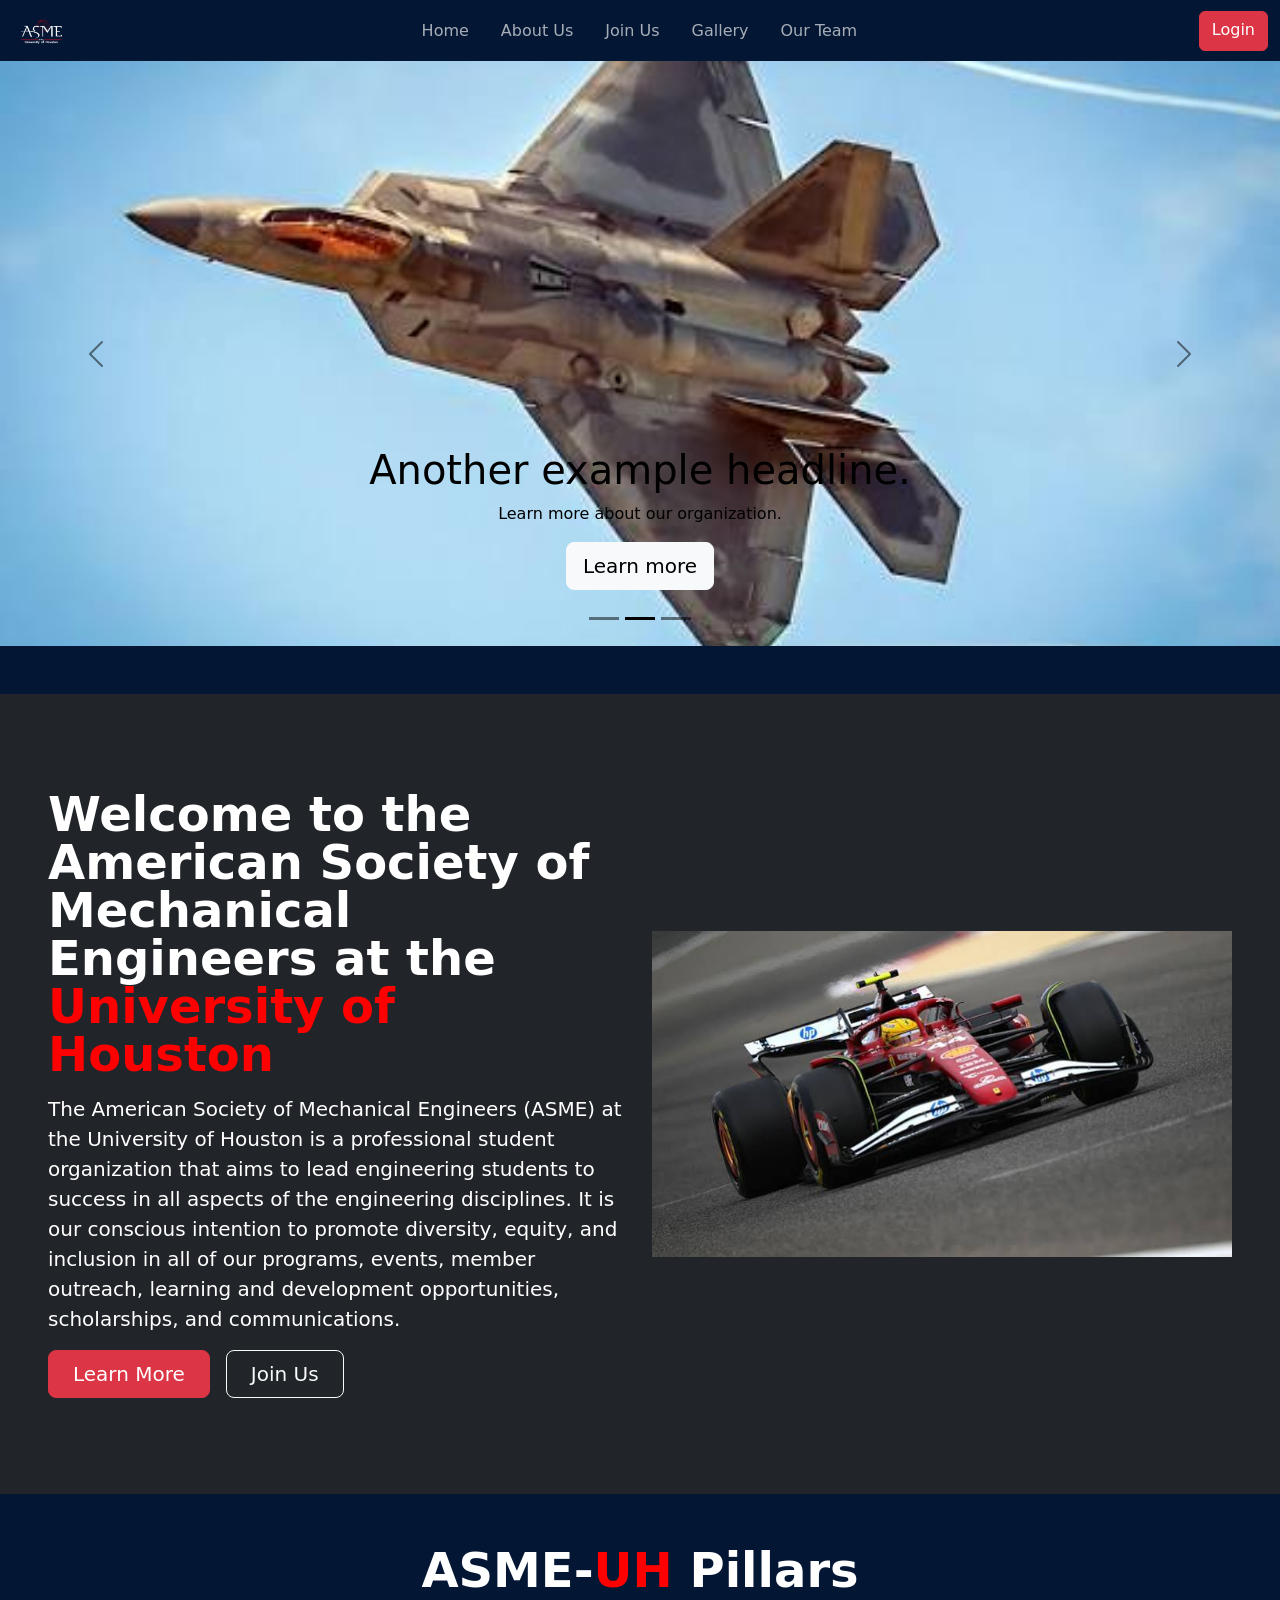
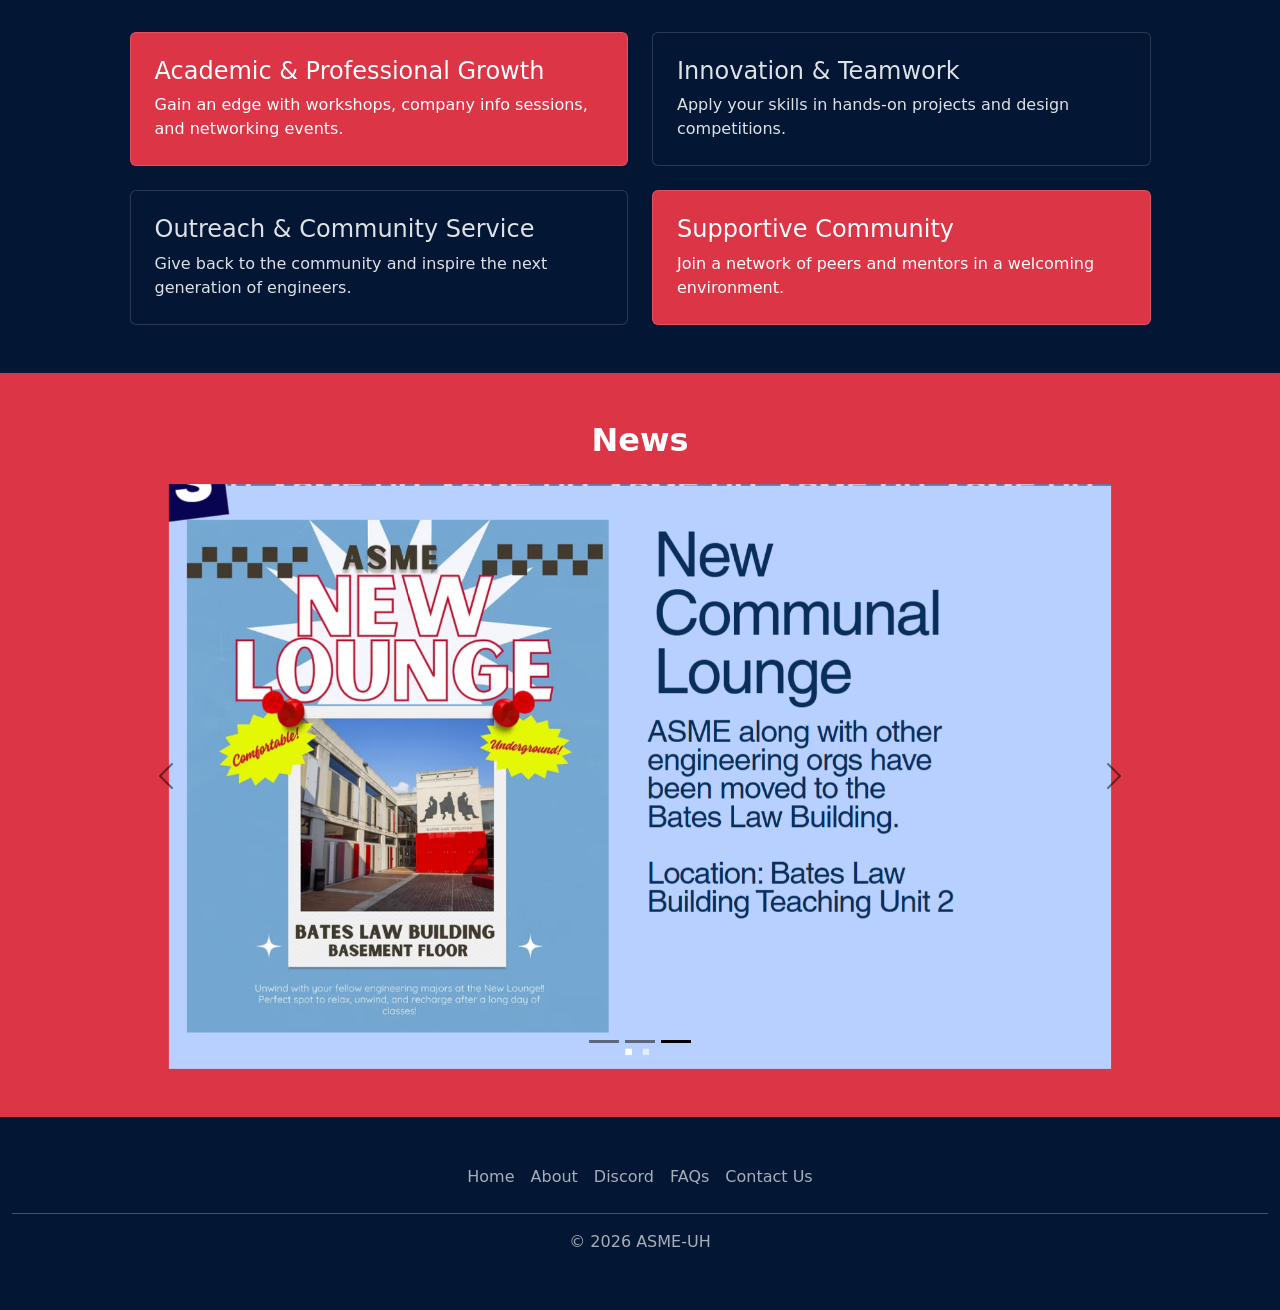
==== index.html @ 46b99bcf "Initial commit of website code" ====
<!doctype html>
<html lang="en">
  <head>
    <meta charset="UTF-8" />
    <meta name="viewport" content="width=device-width, initial-scale=1.0" />
    <title>UH-ASME</title>
    <link
      href="https://cdn.jsdelivr.net/npm/bootstrap@5.3.8/dist/css/bootstrap.min.css"
      rel="stylesheet"
      integrity="sha384-sRIl4kxILFvY47J16cr9ZwB07vP4J8+LH7qKQnuqkuIAvNWLzeN8tE5YBujZqJLB"
      crossorigin="anonymous"
    />
    <link rel="stylesheet" href="./css/style.css" />
  </head>
  <body class="bg-primary-subtle" data-bs-theme="dark">
    <!--NAVBAR CODE-->
    <nav class="navbar navbar-expand-md sticky-top bg-primary-subtle">
      <div class="container-fluid">
        <a class="navbar-brand me-auto" href="./index.html">
          <!-- You will need to replace this with the actual path to your logo file -->
          <img
            src="./LOGOS-ASME/2026-2027_ASME-UH_Official_Logo_White-navbar.png"
            alt="UH-ASME Logo"
            width="60"
            class="d-inline-block align-text-top me-2"
          />
        </a>
        <button
          class="navbar-toggler"
          type="button"
          data-bs-toggle="offcanvas"
          data-bs-target="#offcanvas"
          aria-controls="offcanvas"
          aria-label="Toggle navigation"
        >
          <span class="navbar-toggler-icon"></span>
        </button>
        <div
          class="offcanvas offcanvas-end"
          tabindex="-1"
          id="offcanvas"
          aria-labelledby="offcanvasLabel"
        >
          <div class="offcanvas-header">
            <h5 class="offcanvas-title" id="offcanvasLabel">UH-ASME</h5>
            <button
              type="button"
              class="btn-close"
              data-bs-dismiss="offcanvas"
              aria-label="Close"
            ></button>
          </div>
          <div class="offcanvas-body">
            <ul class="navbar-nav flex-grow-1 justify-content-center gap-3">
              <li class="nav-item">
                <a class="nav-link" href="./index.html">Home</a>
              </li>
              <li class="nav-item">
                <a class="nav-link" href="./about.html">About Us</a>
              </li>
              <li class="nav-item">
                <a class="nav-link" href="./join-us.html">Join Us</a>
              </li>
              <li class="nav-item">
                <a class="nav-link" href="./gallery.html">Gallery</a>
              </li>
              <li class="nav-item">
                <a class="nav-link" href="./our-team.html">Our Team</a>
              </li>
            </ul>
            <a href="./login-signup.html" class="btn btn-danger mt-3 mt-md-0"
              >Login</a
            >
          </div>
        </div>
      </div>
    </nav>

    <!--CAROUSEL CODE-->
    <div id="myCarousel" class="carousel slide mb-5" data-bs-ride="carousel">
      <div class="carousel-indicators">
        <button
          type="button"
          data-bs-target="#myCarousel"
          data-bs-slide-to="0"
          class=""
          aria-label="Slide 1"
        ></button>
        <button
          type="button"
          data-bs-target="#myCarousel"
          data-bs-slide-to="1"
          aria-label="Slide 2"
          class="active"
          aria-current="true"
        ></button>
        <button
          type="button"
          data-bs-target="#myCarousel"
          data-bs-slide-to="2"
          aria-label="Slide 3"
          class=""
        ></button>
      </div>
      <div class="carousel-inner">
        <div class="carousel-item">
          <!-- <svg
            aria-hidden="true"
            class="bd-placeholder-img"
            height="100%"
            preserveAspectRatio="xMidYMid slice"
            width="100%"
            xmlns="http://www.w3.org/2000/svg"
          >
            <rect
              width="100%"
              height="100%"
              fill="var(--bs-secondary-color)"
            ></rect>
          </svg> -->
          <img
            src="./images/f22 image.jpg"
            alt="UH ASME F22"
            class="d-block w-100"
          />
          <div class="container">
            <div class="carousel-caption text-start">
              <h1>Join Us.</h1>
              <p class="opacity-75">learn how to join ASME!</p>
              <p>
                <a class="btn btn-lg btn-danger" href="join-us.html"
                  >Sign up today</a
                >
              </p>
            </div>
          </div>
        </div>
        <div class="carousel-item active">
          <!-- <svg
            aria-hidden="true"
            class="bd-placeholder-img"
            height="100%"
            preserveAspectRatio="xMidYMid slice"
            width="100%"
            xmlns="http://www.w3.org/2000/svg"
          >
            <rect
              width="100%"
              height="100%"
              fill="var(--bs-secondary-color)"
            ></rect>
          </svg> -->
          <img
            src="./images/f22 image.jpg"
            alt="UH ASME F22"
            class="d-block w-100"
          />
          <div class="container">
            <div class="carousel-caption">
              <h1>Another example headline.</h1>
              <p>Learn more about our organization.</p>
              <p>
                <a class="btn btn-lg btn-light" href="about.html">Learn more</a>
              </p>
            </div>
          </div>
        </div>
        <div class="carousel-item">
          <!-- <svg
            aria-hidden="true"
            class="bd-placeholder-img"
            height="100%"
            preserveAspectRatio="xMidYMid slice"
            width="100%"
            xmlns="http://www.w3.org/2000/svg"
          >
            <rect
              width="100%"
              height="100%"
              fill="var(--bs-secondary-color)"
            ></rect>
          </svg> -->
          <img
            src="./images/f22 image.jpg"
            alt="UH ASME F22"
            class="d-block w-100"
          />
          <div class="container">
            <div class="carousel-caption text-end">
              <h1>One more for good measure.</h1>
              <p>
                Some representative placeholder content for the third slide of
                this carousel.
              </p>
              <p>
                <a class="btn btn-lg btn-danger" href="./gallery.html"
                  >Browse Gallery</a
                >
              </p>
            </div>
          </div>
        </div>
      </div>
      <button
        class="carousel-control-prev"
        type="button"
        data-bs-target="#myCarousel"
        data-bs-slide="prev"
      >
        <span class="carousel-control-prev-icon" aria-hidden="true"></span>
        <span class="visually-hidden">Previous</span>
      </button>
      <button
        class="carousel-control-next"
        type="button"
        data-bs-target="#myCarousel"
        data-bs-slide="next"
      >
        <span class="carousel-control-next-icon" aria-hidden="true"></span>
        <span class="visually-hidden">Next</span>
      </button>
    </div>

    <!--LEFT ALIGNED HOME DESCRIPTION CODE-->
    <div class="container-fluid px-5 py-5 bg-dark" data-bs-theme="dark">
      <div class="row flex-lg-row-reverse align-items-center g-4 py-5">
        <div class="col-10 col-sm-8 col-lg-6">
          <img
            src="./images/f1 image.jpg"
            class="d-block mx-lg-auto img-fluid"
            alt="..."
            width="700"
            height="500"
            loading="lazy"
          />
        </div>
        <div class="col-lg-6 text-white">
          <h1 class="display-5 fw-bold lh-1 mb-3">
            Welcome to the American Society of Mechanical Engineers at the
            <span style="color: red">University of Houston</span>
          </h1>
          <p class="lead text-white">
            The American Society of Mechanical Engineers (ASME) at the
            University of Houston is a professional student organization that
            aims to lead engineering students to success in all aspects of the
            engineering disciplines. It is our conscious intention to promote
            diversity, equity, and inclusion in all of our programs, events,
            member outreach, learning and development opportunities,
            scholarships, and communications.
          </p>
          <div class="d-grid gap-2 d-md-flex justify-content-md-start">
            <a href="./about.html" class="btn btn-danger btn-lg px-4 me-md-2"
              >Learn More</a
            >
            <a href="./join-us.html" class="btn btn-outline-light btn-lg px-4"
              >Join Us</a
            >
          </div>
        </div>
      </div>
    </div>

    <!--PILLARS CODE-->
    <div class="container-fluid py-5 bg-primary-subtle" data-bs-theme="dark">
      <div class="container">
        <div class="pb-md-4 mx-auto text-center">
          <h2 class="display-5 fw-bold text-white">
            ASME-<span style="color: red">UH</span> Pillars
          </h2>
        </div>

        <div class="row justify-content-center">
          <div class="col-lg-11">
            <div class="row row-cols-1 row-cols-md-2 g-4">
              <div class="col">
                <div class="card h-100 text-bg-danger">
                  <div
                    class="card-body p-4 d-flex flex-column justify-content-center"
                  >
                    <h4 class="card-title">Academic & Professional Growth</h4>
                    <p class="card-text">
                      Gain an edge with workshops, company info sessions, and
                      networking events.
                    </p>
                  </div>
                </div>
              </div>
              <div class="col">
                <div class="card h-100 bg-primary-subtle">
                  <div
                    class="card-body p-4 d-flex flex-column justify-content-center"
                  >
                    <h4 class="card-title">Innovation & Teamwork</h4>
                    <p class="card-text">
                      Apply your skills in hands-on projects and design
                      competitions.
                    </p>
                  </div>
                </div>
              </div>
              <div class="col">
                <div class="card h-100 bg-primary-subtle">
                  <div
                    class="card-body p-4 d-flex flex-column justify-content-center"
                  >
                    <h4 class="card-title">Outreach & Community Service</h4>
                    <p class="card-text">
                      Give back to the community and inspire the next generation
                      of engineers.
                    </p>
                  </div>
                </div>
              </div>
              <div class="col">
                <div class="card h-100 text-bg-danger">
                  <div
                    class="card-body p-4 d-flex flex-column justify-content-center"
                  >
                    <h4 class="card-title">Supportive Community</h4>
                    <p class="card-text">
                      Join a network of peers and mentors in a welcoming
                      environment.
                    </p>
                  </div>
                </div>
              </div>
            </div>
          </div>
        </div>
      </div>
    </div>

    <!--NEWSLETTER CAROUSEL-->
    <div class="container-fluid py-5 text-bg-danger">
      <div class="container">
        <h2 class="fw-bold mb-4 text-center">News</h2>
        <div
          id="newsletterCarousel"
          class="carousel slide"
          data-bs-ride="carousel"
        >
          <div class="carousel-indicators">
            <button
              type="button"
              data-bs-target="#newsletterCarousel"
              data-bs-slide-to="0"
              class=""
              aria-label="Slide 1"
            ></button>
            <button
              type="button"
              data-bs-target="#newsletterCarousel"
              data-bs-slide-to="1"
              aria-label="Slide 2"
              class=""
            ></button>
            <button
              type="button"
              data-bs-target="#newsletterCarousel"
              data-bs-slide-to="2"
              aria-label="Slide 3"
              class="active"
              aria-current="true"
            ></button>
          </div>
          <div class="carousel-inner">
            <div class="carousel-item">
              <img
                src="./images/Screenshot 2026-07-17 171543.png"
                alt="UH ASME F22"
                class="d-block w-100"
              />
            </div>
            <div class="carousel-item">
              <img
                src="./images/Screenshot 2026-07-17 171543.png"
                alt="UH ASME F22"
                class="d-block w-100"
              />
            </div>
            <div class="carousel-item active">
              <img
                src="./images/Screenshot 2026-07-17 171543.png"
                alt="UH ASME F22"
                class="d-block w-100"
              />
            </div>
          </div>
          <button
            class="carousel-control-prev"
            type="button"
            data-bs-target="#newsletterCarousel"
            data-bs-slide="prev"
          >
            <span class="carousel-control-prev-icon" aria-hidden="true"></span>
            <span class="visually-hidden">Previous</span>
          </button>
          <button
            class="carousel-control-next"
            type="button"
            data-bs-target="#newsletterCarousel"
            data-bs-slide="next"
          >
            <span class="carousel-control-next-icon" aria-hidden="true"></span>
            <span class="visually-hidden">Next</span>
          </button>
        </div>
      </div>
    </div>

    <!--FOOTER CODE-->
    <div class="container-fluid">
      <footer class="py-3 my-4">
        <ul class="nav justify-content-center border-bottom pb-3 mb-3">
          <li class="nav-item">
            <a href="./index.html" class="nav-link px-2 text-body-secondary"
              >Home</a
            >
          </li>
          <li class="nav-item">
            <a href="./about.html" class="nav-link px-2 text-body-secondary"
              >About</a
            >
          </li>
          <li class="nav-item">
            <a
              href="https://discord.gg/wUkkzKJRAm"
              target="_blank"
              class="nav-link px-2 text-body-secondary"
              >Discord</a
            >
          </li>
          <li class="nav-item">
            <a href="#" class="nav-link px-2 text-body-secondary">FAQs</a>
          </li>
          <li class="nav-item">
            <a href="./our-team.html" class="nav-link px-2 text-body-secondary"
              >Contact Us</a
            >
          </li>
        </ul>
        <p class="text-center text-body-secondary">© 2026 ASME-UH</p>
      </footer>
    </div>
    <script
      src="https://cdn.jsdelivr.net/npm/bootstrap@5.3.8/dist/js/bootstrap.bundle.min.js"
      integrity="sha384-FKyoEForCGlyvwx9Hj09JcYn3nv7wiPVlz7YYwJrWVcXK/BmnVDxM+D2scQbITxI"
      crossorigin="anonymous"
    ></script>
  </body>
</html>
---- css/style.css ----
#myCarousel .carousel-item img {
  max-height: 65vh; /* Adjust this value as needed */
  object-fit: cover; /*change cover to contain if you want to maintain aspect ratio */
  object-position: center;
}

#newsletterCarousel .carousel-item img {
  max-height: 65vh; /* Adjust this value as needed */
  object-fit: contain; /*change contain to cover if you want to fill the entire carousel area*/
  object-position: center;
}

/* Styles for the carousel on the gallery page */
#galleryNewsCarousel .carousel-item img {
  max-height: 45vh; /* A smaller height for the gallery page carousel */
  object-fit: contain; /*change contain to cover if you want to fill the entire carousel area*/
  object-position: center;
}
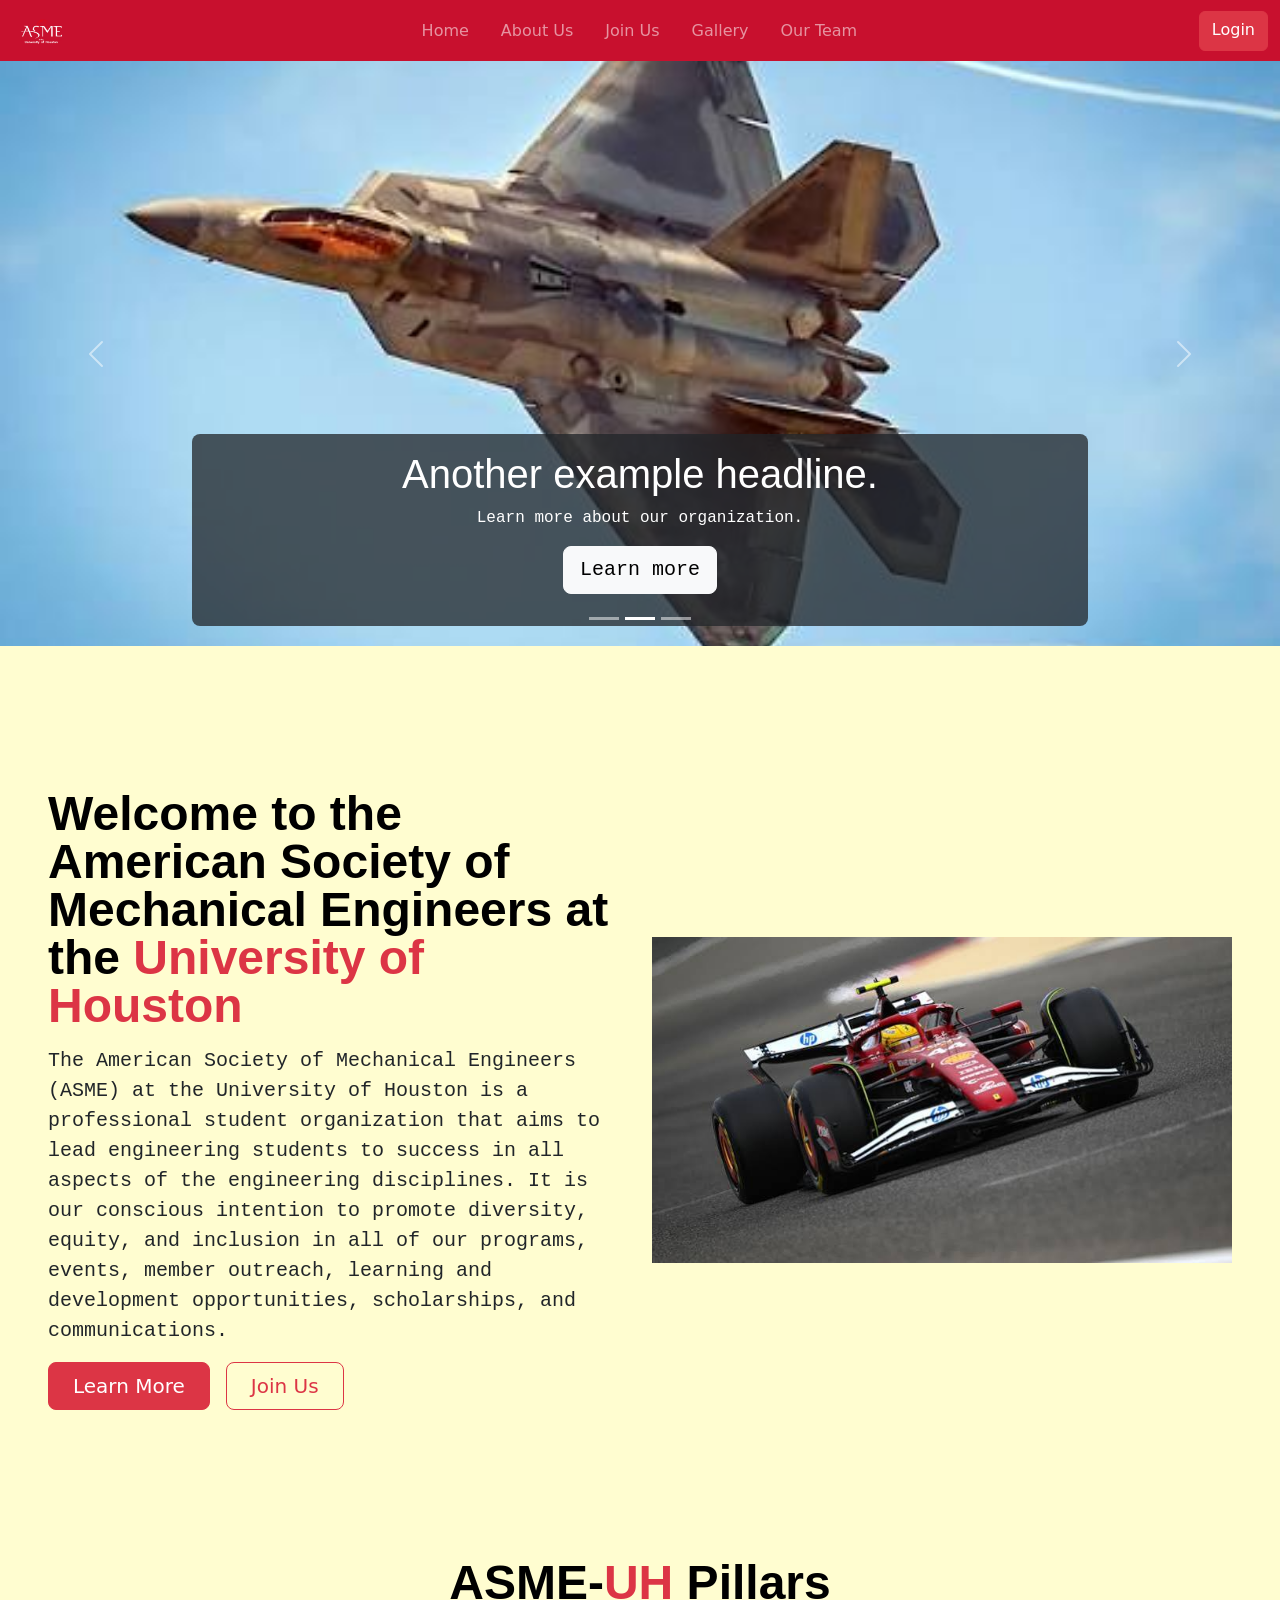
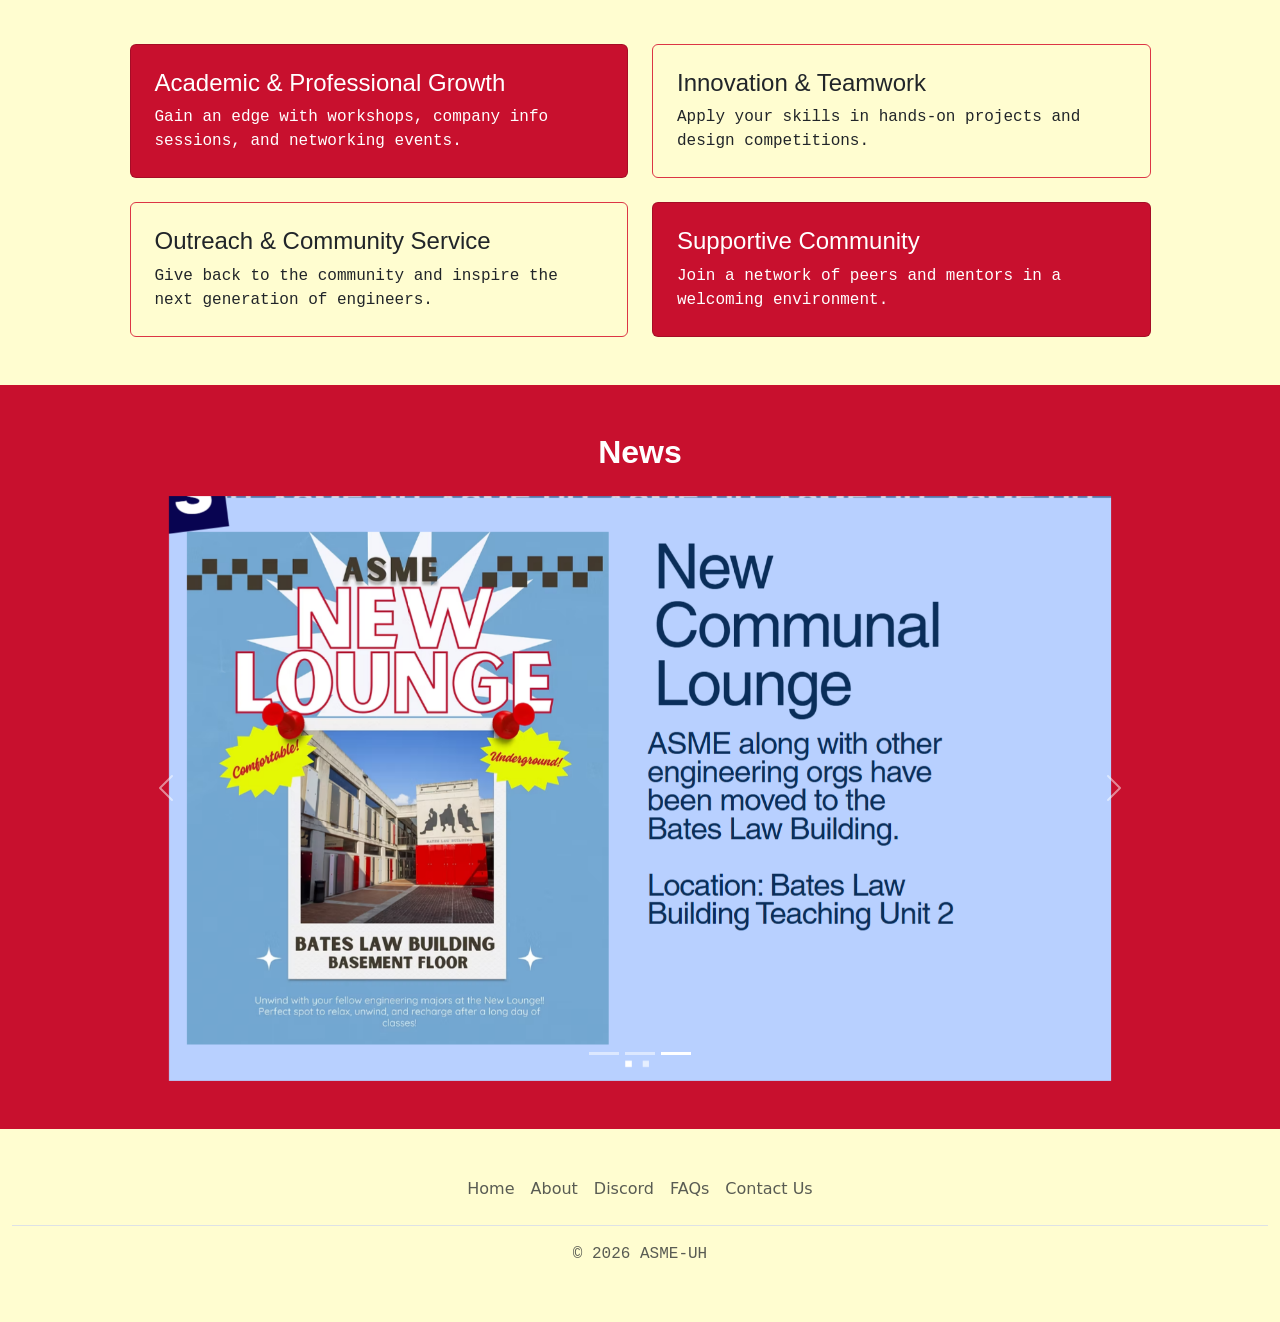
==== commit 1ae0d461: "feat: finished login portal and all portal routing for dashboard" ====
--- a/index.html
+++ b/index.html
@@ -12,9 +12,12 @@
     />
     <link rel="stylesheet" href="./css/style.css" />
   </head>
-  <body class="bg-primary-subtle" data-bs-theme="dark">
+  <body class="bg-cream" data-bs-theme="light">
     <!--NAVBAR CODE-->
-    <nav class="navbar navbar-expand-md sticky-top bg-primary-subtle">
+    <nav
+      class="navbar navbar-expand-md sticky-top bg-uh-red"
+      data-bs-theme="dark"
+    >
       <div class="container-fluid">
         <a class="navbar-brand me-auto" href="./index.html">
           <!-- You will need to replace this with the actual path to your logo file -->
@@ -124,7 +127,9 @@
             class="d-block w-100"
           />
           <div class="container">
-            <div class="carousel-caption text-start">
+            <div
+              class="carousel-caption text-start bg-dark bg-opacity-75 rounded-3 p-3"
+            >
               <h1>Join Us.</h1>
               <p class="opacity-75">learn how to join ASME!</p>
               <p>
@@ -156,7 +161,9 @@
             class="d-block w-100"
           />
           <div class="container">
-            <div class="carousel-caption">
+            <div
+              class="carousel-caption bg-dark bg-opacity-75 rounded-3 p-3"
+            >
               <h1>Another example headline.</h1>
               <p>Learn more about our organization.</p>
               <p>
@@ -186,7 +193,9 @@
             class="d-block w-100"
           />
           <div class="container">
-            <div class="carousel-caption text-end">
+            <div
+              class="carousel-caption text-end bg-dark bg-opacity-75 rounded-3 p-3"
+            >
               <h1>One more for good measure.</h1>
               <p>
                 Some representative placeholder content for the third slide of
@@ -222,7 +231,7 @@
     </div>
 
     <!--LEFT ALIGNED HOME DESCRIPTION CODE-->
-    <div class="container-fluid px-5 py-5 bg-dark" data-bs-theme="dark">
+    <div class="container-fluid px-5 py-5 bg-cream">
       <div class="row flex-lg-row-reverse align-items-center g-4 py-5">
         <div class="col-10 col-sm-8 col-lg-6">
           <img
@@ -234,12 +243,12 @@
             loading="lazy"
           />
         </div>
-        <div class="col-lg-6 text-white">
-          <h1 class="display-5 fw-bold lh-1 mb-3">
+        <div class="col-lg-6">
+          <h1 class="display-5 fw-bold lh-1 mb-3 text-body-emphasis">
             Welcome to the American Society of Mechanical Engineers at the
-            <span style="color: red">University of Houston</span>
+            <span class="text-danger">University of Houston</span>
           </h1>
-          <p class="lead text-white">
+          <p class="lead text-body">
             The American Society of Mechanical Engineers (ASME) at the
             University of Houston is a professional student organization that
             aims to lead engineering students to success in all aspects of the
@@ -252,7 +261,7 @@
             <a href="./about.html" class="btn btn-danger btn-lg px-4 me-md-2"
               >Learn More</a
             >
-            <a href="./join-us.html" class="btn btn-outline-light btn-lg px-4"
+            <a href="./join-us.html" class="btn btn-outline-danger btn-lg px-4"
               >Join Us</a
             >
           </div>
@@ -261,11 +270,11 @@
     </div>
 
     <!--PILLARS CODE-->
-    <div class="container-fluid py-5 bg-primary-subtle" data-bs-theme="dark">
+    <div class="container-fluid py-5 bg-cream">
       <div class="container">
         <div class="pb-md-4 mx-auto text-center">
-          <h2 class="display-5 fw-bold text-white">
-            ASME-<span style="color: red">UH</span> Pillars
+          <h2 class="display-5 fw-bold text-body-emphasis">
+            ASME-<span class="text-danger">UH</span> Pillars
           </h2>
         </div>
 
@@ -273,7 +282,7 @@
           <div class="col-lg-11">
             <div class="row row-cols-1 row-cols-md-2 g-4">
               <div class="col">
-                <div class="card h-100 text-bg-danger">
+                <div class="card h-100 bg-uh-red text-white">
                   <div
                     class="card-body p-4 d-flex flex-column justify-content-center"
                   >
@@ -286,7 +295,7 @@
                 </div>
               </div>
               <div class="col">
-                <div class="card h-100 bg-primary-subtle">
+                <div class="card h-100 bg-cream border border-danger">
                   <div
                     class="card-body p-4 d-flex flex-column justify-content-center"
                   >
@@ -299,7 +308,7 @@
                 </div>
               </div>
               <div class="col">
-                <div class="card h-100 bg-primary-subtle">
+                <div class="card h-100 bg-cream border border-danger">
                   <div
                     class="card-body p-4 d-flex flex-column justify-content-center"
                   >
@@ -312,7 +321,7 @@
                 </div>
               </div>
               <div class="col">
-                <div class="card h-100 text-bg-danger">
+                <div class="card h-100 bg-uh-red text-white">
                   <div
                     class="card-body p-4 d-flex flex-column justify-content-center"
                   >
@@ -331,7 +340,7 @@
     </div>
 
     <!--NEWSLETTER CAROUSEL-->
-    <div class="container-fluid py-5 text-bg-danger">
+    <div class="container-fluid py-5 bg-uh-red text-white">
       <div class="container">
         <h2 class="fw-bold mb-4 text-center">News</h2>
         <div
--- a/css/style.css
+++ b/css/style.css
@@ -16,3 +16,25 @@
   object-fit: contain; /*change contain to cover if you want to fill the entire carousel area*/
   object-position: center;
 }
+
+/* new style colors */
+.bg-cream {
+  background-color: #fffdd0;
+}
+
+.bg-uh-red {
+  background-color: #c8102e;
+}
+
+p {
+  font-family: "JetBrains Mono", monospace;
+}
+
+h1,
+h2,
+h3,
+h4,
+h5,
+h6 {
+  font-family: "Barlow", sans-serif;
+}
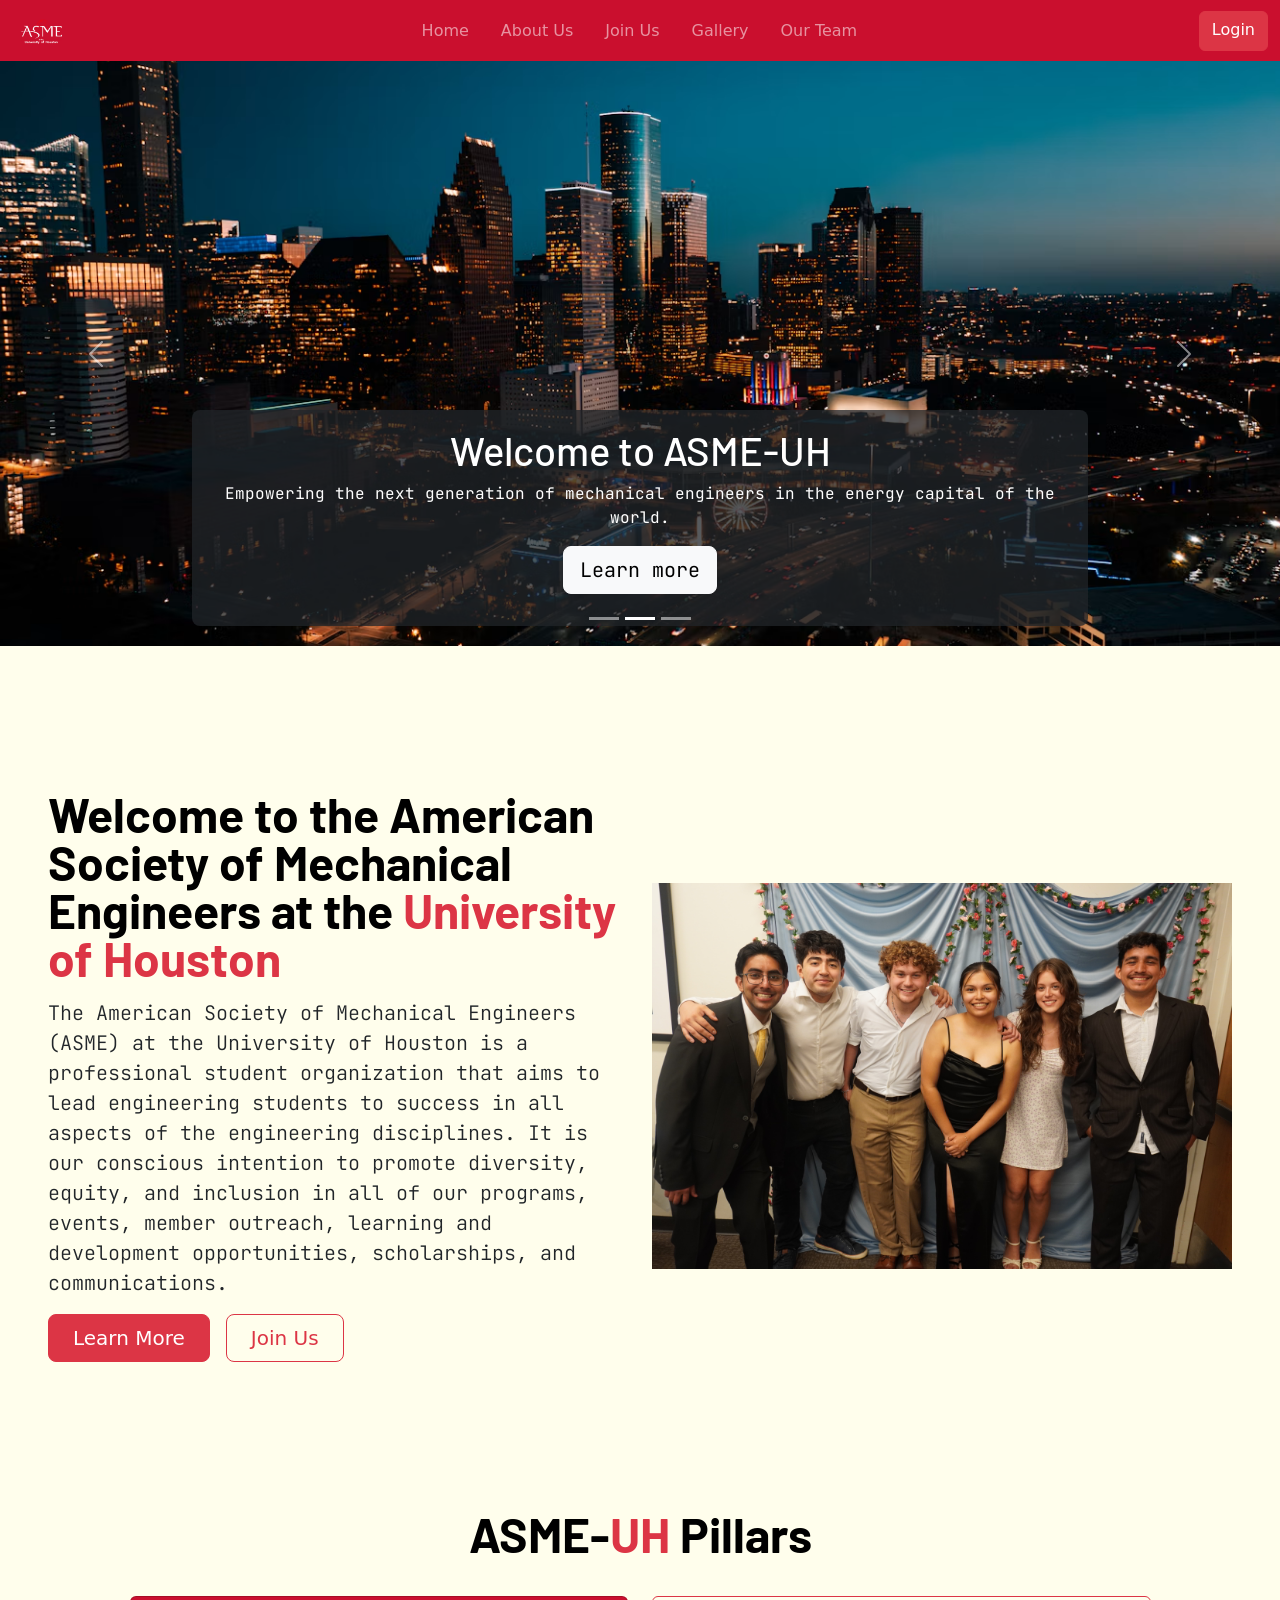
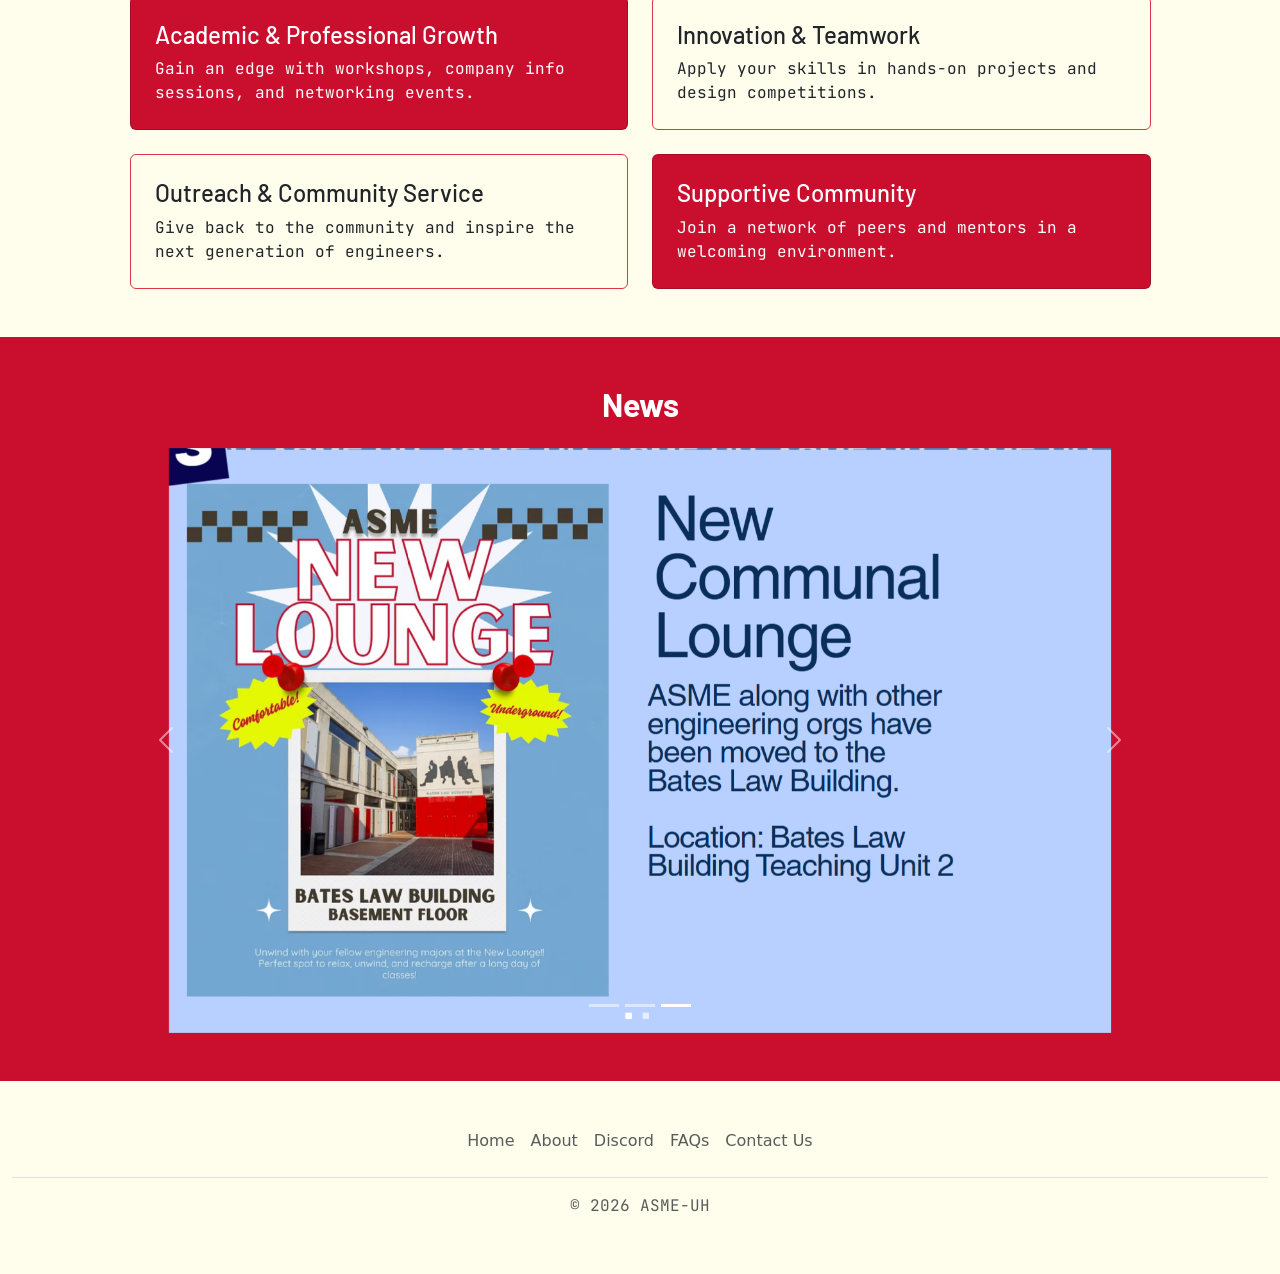
==== commit 6d3cc2e6: "Finialized website design" ====
--- a/index.html
+++ b/index.html
@@ -9,6 +9,14 @@
       rel="stylesheet"
       integrity="sha384-sRIl4kxILFvY47J16cr9ZwB07vP4J8+LH7qKQnuqkuIAvNWLzeN8tE5YBujZqJLB"
       crossorigin="anonymous"
+    />
+    <link
+      href="https://fonts.googleapis.com/css2?family=JetBrains+Mono:wght@400;500;700&display=swap"
+      rel="stylesheet"
+    />
+    <link
+      href="https://fonts.googleapis.com/css2?family=Barlow:wght@400;500;700&display=swap"
+      rel="stylesheet"
     />
     <link rel="stylesheet" href="./css/style.css" />
   </head>
@@ -122,7 +130,7 @@
             ></rect>
           </svg> -->
           <img
-            src="./images/f22 image.jpg"
+            src="./images/Solidworks workshop group.jpg"
             alt="UH ASME F22"
             class="d-block w-100"
           />
@@ -156,16 +164,17 @@
             ></rect>
           </svg> -->
           <img
-            src="./images/f22 image.jpg"
+            src="./images/houston night view.png"
             alt="UH ASME F22"
             class="d-block w-100"
           />
           <div class="container">
-            <div
-              class="carousel-caption bg-dark bg-opacity-75 rounded-3 p-3"
-            >
-              <h1>Another example headline.</h1>
-              <p>Learn more about our organization.</p>
+            <div class="carousel-caption bg-dark bg-opacity-75 rounded-3 p-3">
+              <h1>Welcome to ASME-UH</h1>
+              <p>
+                Empowering the next generation of mechanical engineers in the
+                energy capital of the world.
+              </p>
               <p>
                 <a class="btn btn-lg btn-light" href="about.html">Learn more</a>
               </p>
@@ -188,7 +197,7 @@
             ></rect>
           </svg> -->
           <img
-            src="./images/f22 image.jpg"
+            src="./images/ASME_X_SASE_QUADREPED_ROBOT_BUILD_DAY_20.jpg"
             alt="UH ASME F22"
             class="d-block w-100"
           />
@@ -196,10 +205,10 @@
             <div
               class="carousel-caption text-end bg-dark bg-opacity-75 rounded-3 p-3"
             >
-              <h1>One more for good measure.</h1>
+              <h1>Hands-On Projects</h1>
               <p>
-                Some representative placeholder content for the third slide of
-                this carousel.
+                Apply your engineering skills and build real-world solutions
+                with our project teams.
               </p>
               <p>
                 <a class="btn btn-lg btn-danger" href="./gallery.html"
@@ -235,7 +244,7 @@
       <div class="row flex-lg-row-reverse align-items-center g-4 py-5">
         <div class="col-10 col-sm-8 col-lg-6">
           <img
-            src="./images/f1 image.jpg"
+            src="./images/ASME banquet core officer pic - Copy.JPG"
             class="d-block mx-lg-auto img-fluid"
             alt="..."
             width="700"
--- a/css/style.css
+++ b/css/style.css
@@ -19,11 +19,11 @@
 
 /* new style colors */
 .bg-cream {
-  background-color: #fffdd0;
+  background-color: #fffeec;
 }
 
 .bg-uh-red {
-  background-color: #c8102e;
+  background-color: #ca0f2e;
 }
 
 p {
